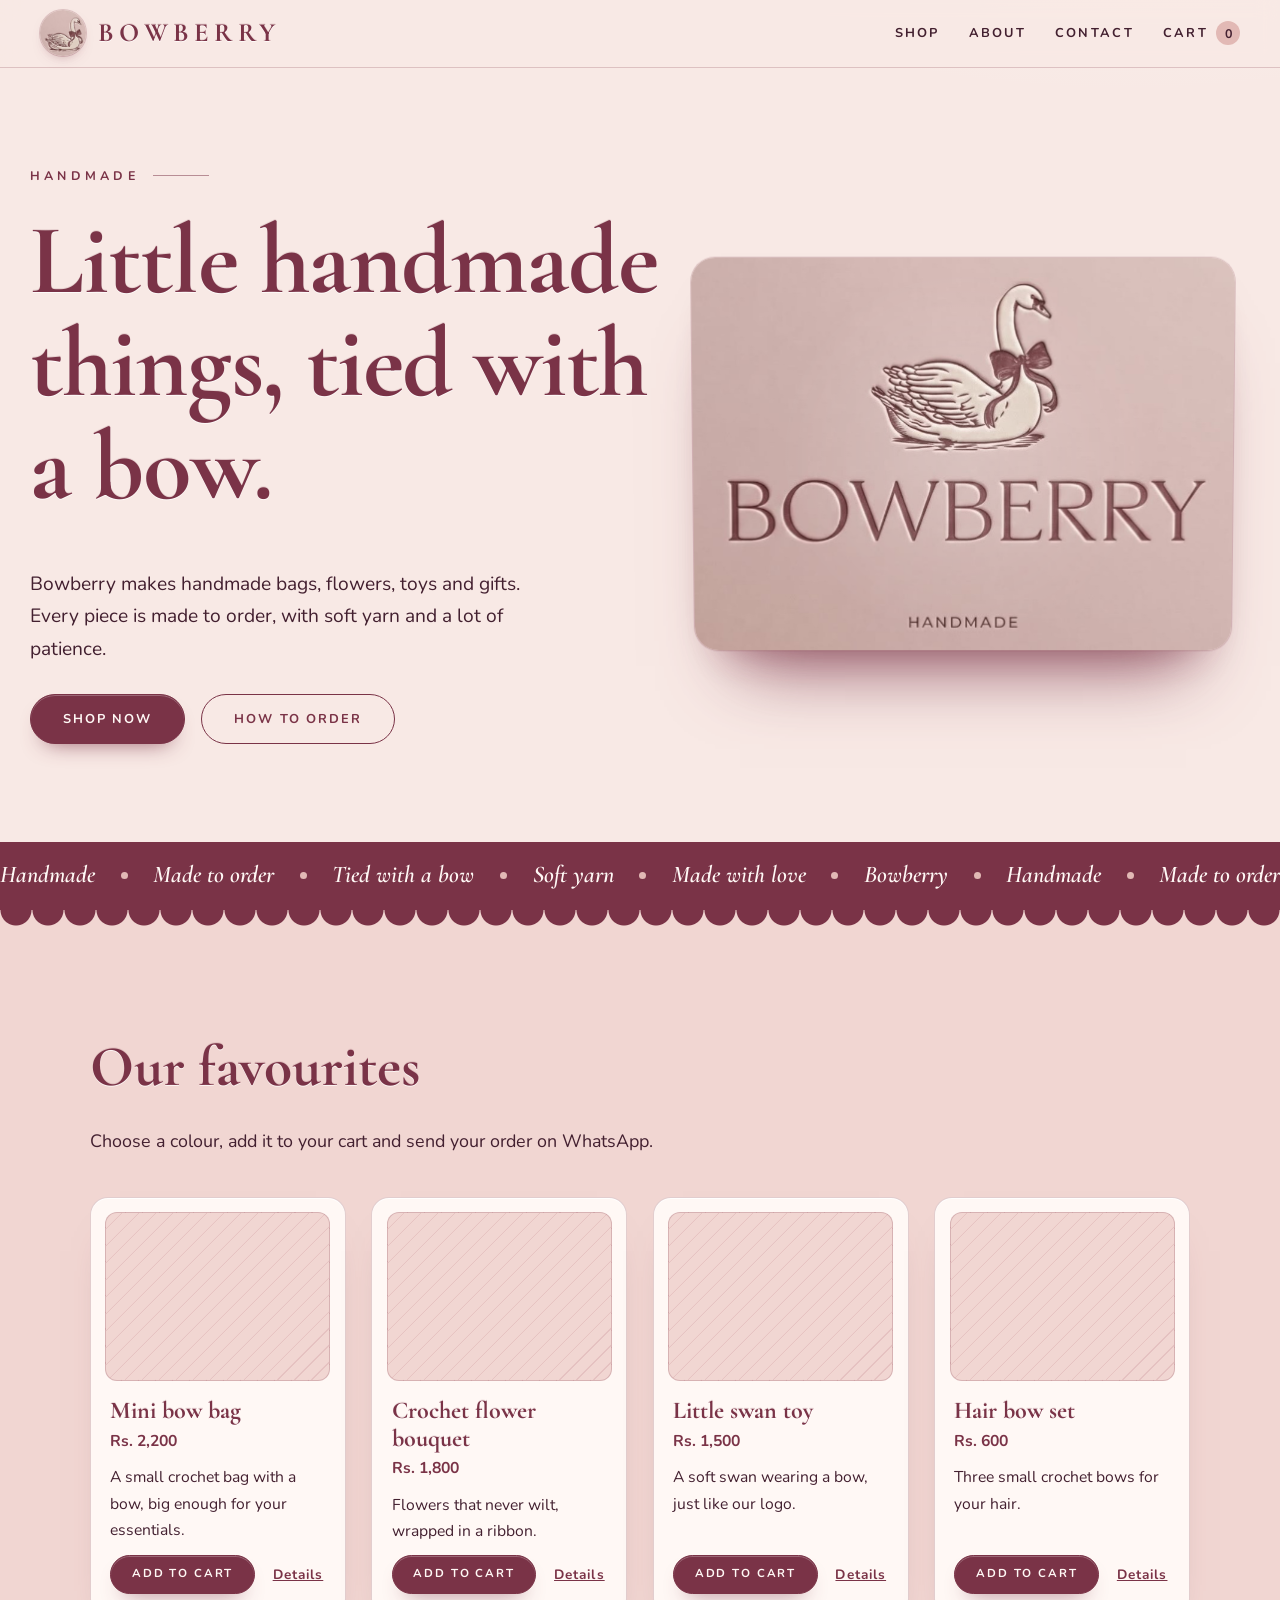
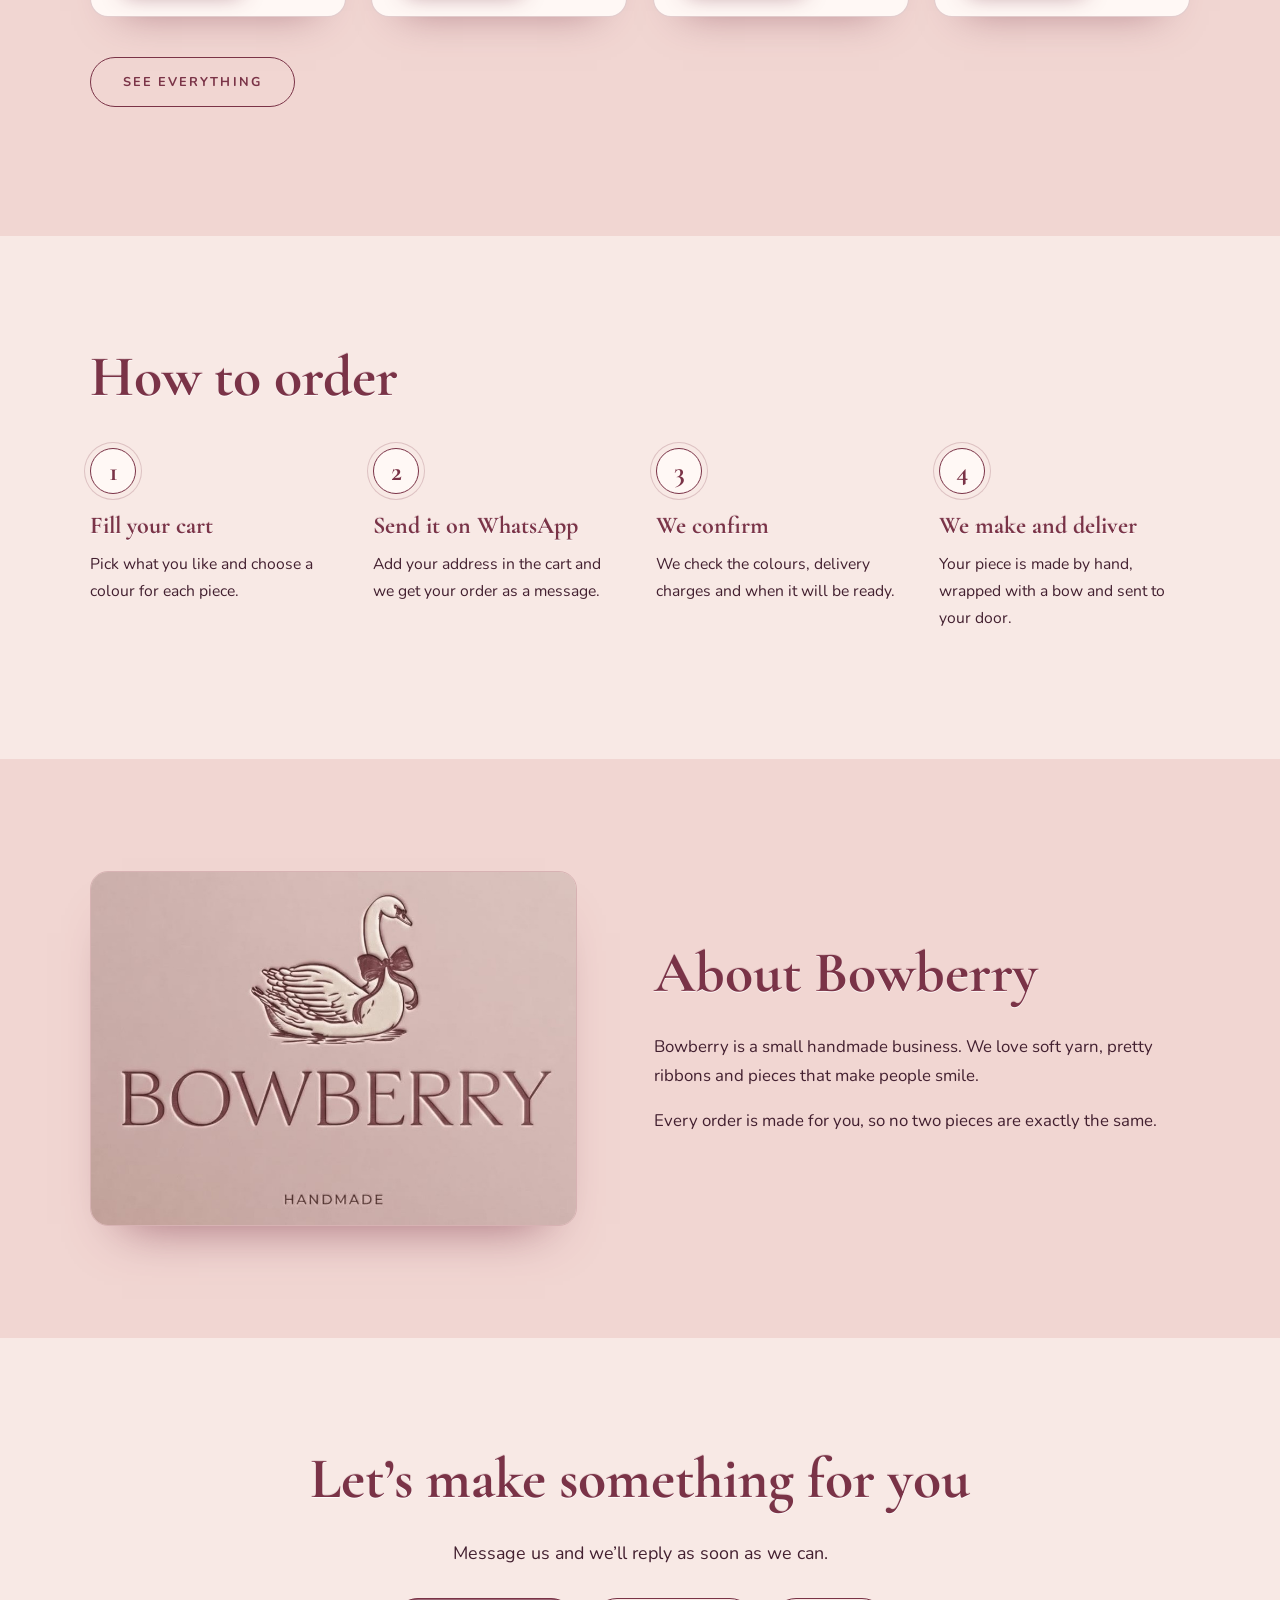
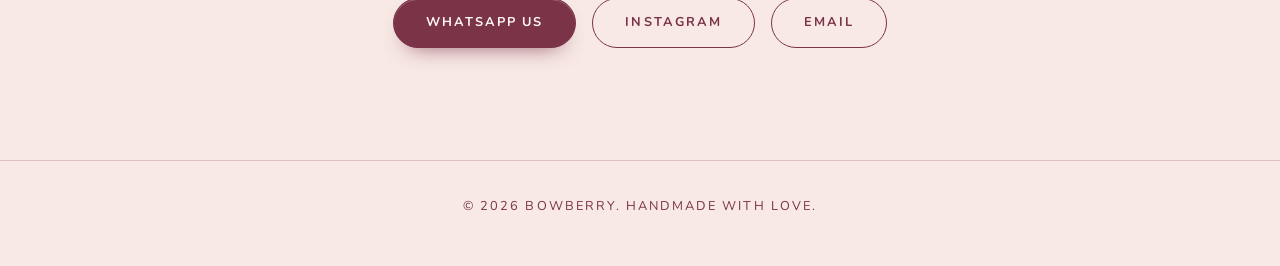
==== bowberry-website/index.html @ db397d71 "Initial Bowberry website" ====
<!DOCTYPE html>
<html lang="en">
<head>
  <meta charset="UTF-8">
  <meta name="viewport" content="width=device-width, initial-scale=1">
  <title>Bowberry | Handmade with a bow on top</title>
  <meta name="description" content="Bowberry makes handmade bags, flowers, toys and gifts, made to order and tied with a bow.">
  <meta property="og:title" content="Bowberry | Handmade with a bow on top">
  <meta property="og:description" content="Bowberry makes handmade bags, flowers, toys and gifts, made to order and tied with a bow.">
  <meta property="og:type" content="website">
  <meta name="theme-color" content="#F7DEDF">
  <link rel="icon" type="image/jpeg" href="assets/swan.jpg">
  <link rel="preconnect" href="https://fonts.googleapis.com">
  <link rel="preconnect" href="https://fonts.gstatic.com" crossorigin>
  <link href="https://fonts.googleapis.com/css2?family=Cormorant+Garamond:wght@600;700&family=Nunito:wght@400;700&display=swap" rel="stylesheet">
  <link rel="stylesheet" href="css/style.css">
</head>
<body>
  <header class="site-header" id="top">
    <a class="brand" href="index.html" aria-label="Bowberry home">
      <img class="brand-logo" src="assets/swan.jpg" alt="" width="46" height="46">
      <span class="brand-text">Bowberry</span>
    </a>
    <button class="nav-toggle" aria-expanded="false" aria-controls="nav">Menu</button>
    <nav id="nav" aria-label="Main">
      <a href="shop.html">Shop</a>
      <a href="index.html#about">About</a>
      <a href="index.html#contact">Contact</a>
      <a class="cart-link" href="cart.html">Cart <span class="cart-count" data-cart-count data-empty="true">0</span></a>
    </nav>
  </header>

  <main>
    <section class="hero">
      <div class="hero-text">
        <p class="eyebrow">Handmade</p>
        <h1>Little handmade things, tied with a bow.</h1>
        <p class="lead">Bowberry makes handmade bags, flowers, toys and gifts. Every piece is made to order, with soft yarn and a lot of patience.</p>
        <div class="actions">
          <a class="btn" href="shop.html">Shop now</a>
          <a class="btn btn-ghost" href="#order">How to order</a>
        </div>
      </div>
      <div class="hero-art">
        <div class="tilt" id="tilt">
          <img src="assets/logo.jpg" alt="Bowberry logo: a swan wearing a bow, with the word Bowberry and the word Handmade" width="901" height="655">
          <span class="glare" aria-hidden="true"></span>
        </div>
      </div>
    </section>

    <div class="marquee" aria-hidden="true"><div class="marquee-track"><div class="marquee-group"><span>Handmade</span><span>Made to order</span><span>Tied with a bow</span><span>Soft yarn</span><span>Made with love</span><span>Bowberry</span></div><div class="marquee-group"><span>Handmade</span><span>Made to order</span><span>Tied with a bow</span><span>Soft yarn</span><span>Made with love</span><span>Bowberry</span></div></div></div>

    <div class="scallop" aria-hidden="true"></div>

    <section class="band" id="favourites">
      <div class="wrap">
        <h2>Our favourites</h2>
        <p class="section-lead">Choose a colour, add it to your cart and send your order on WhatsApp.</p>
        <div class="grid" id="featured"></div>
        <p class="more"><a class="btn btn-ghost" href="shop.html">See everything</a></p>
      </div>
    </section>

    <section class="wrap" id="order">
      <h2>How to order</h2>
      <ol class="steps">
        <li><h3>Fill your cart</h3><p>Pick what you like and choose a colour for each piece.</p></li>
        <li><h3>Send it on WhatsApp</h3><p>Add your address in the cart and we get your order as a message.</p></li>
        <li><h3>We confirm</h3><p>We check the colours, delivery charges and when it will be ready.</p></li>
        <li><h3>We make and deliver</h3><p>Your piece is made by hand, wrapped with a bow and sent to your door.</p></li>
      </ol>
    </section>

    <section class="band" id="about">
      <div class="wrap about-grid">
        <img class="about-logo" src="assets/logo.jpg" alt="Bowberry logo: a swan wearing a bow, with the word Bowberry and the word Handmade" width="901" height="655">
        <div>
          <h2>About Bowberry</h2>
          <p>Bowberry is a small handmade business. We love soft yarn, pretty ribbons and pieces that make people smile.</p>
          <p>Every order is made for you, so no two pieces are exactly the same.</p>
        </div>
      </div>
    </section>

    <section class="wrap contact" id="contact">
      <h2>Let’s make something for you</h2>
      <p class="section-lead">Message us and we’ll reply as soon as we can.</p>
      <div class="actions center">
        <a class="btn" href="#contact" data-wa data-wa-text="Hi Bowberry! I have a question.">WhatsApp us</a>
        <a class="btn btn-ghost" href="#contact" data-ig>Instagram</a>
        <a class="btn btn-ghost" href="#contact" data-mail>Email</a>
      </div>
    </section>
  </main>
  <footer class="site-footer">
    <p>© <span id="year">2026</span> Bowberry. Handmade with love.</p>
  </footer>
  <div id="toast" class="toast" role="status" aria-live="polite"></div>

  <script src="js/config.js"></script>
  <script src="js/products.js"></script>
  <script src="js/cart.js"></script>
  <script src="js/common.js"></script>
  <script src="js/catalog.js"></script>
  <script src="js/home.js"></script>
  <script src="js/tilt.js"></script>
<script src="js/vendor/lenis.min.js"></script>
  <script src="js/smooth.js"></script>
</body>
</html>
---- bowberry-website/css/style.css ----
/* ============================================================
   BOWBERRY: dusty rose + embossed paper, taken from the logo
   ============================================================ */
:root {
  --paper:  #F8E9E5;  /* page */
  --paper-2:#F1D6D2;  /* section bands */
  --cream:  #FFF8F5;  /* cards, inputs */
  --rose:   #E2B9B5;
  --mauve:  #B9747F;  /* small accents */
  --berry:  #7A3347;  /* the logo's text colour: headings, buttons */
  --ink:    #432030;  /* body text */
  --line:   rgba(122, 51, 71, .22);
  --ease:   cubic-bezier(.2, .7, .2, 1);
  --emboss: 0 1px 0 rgba(255, 255, 255, .75), 0 -1px 0 rgba(122, 51, 71, .14); /* pressed-into-paper look */
  --font-head: "Cormorant Garamond", Georgia, "Times New Roman", serif;
  --font-body: "Nunito", system-ui, -apple-system, "Segoe UI", sans-serif;
}

/* ---------- Lenis smooth scroll (recommended CSS from the Lenis repo) ---------- */
html.lenis, html.lenis body { height: auto; }
.lenis:not(.lenis-autoToggle).lenis-stopped { overflow: clip; }
.lenis.lenis-smooth [data-lenis-prevent] { overscroll-behavior: contain; }
.lenis.lenis-smooth iframe { pointer-events: none; }
.lenis.lenis-autoToggle { transition-property: overflow; transition-duration: 1ms; transition-behavior: allow-discrete; }

*, *::before, *::after { box-sizing: border-box; }
html { scroll-padding-top: 84px; }
body {
  margin: 0; color: var(--ink); font-family: var(--font-body); font-size: 1.05rem; line-height: 1.7;
  background-color: var(--paper);
  background-image: radial-gradient(1100px 600px at 88% -8%, #FFF4F0 0%, rgba(255,244,240,0) 62%);
}
img { max-width: 100%; }
h1, h2, h3 { font-family: var(--font-head); color: var(--berry); line-height: 1.04; margin: 0 0 .5em; font-weight: 700; text-shadow: var(--emboss); }
h1 { font-size: clamp(3rem, 8vw, 6.2rem); letter-spacing: -.01em; }
h2 { font-size: clamp(2.2rem, 5vw, 3.6rem); }
h3 { font-size: 1.5rem; line-height: 1.15; }
p { margin: 0 0 1em; max-width: 60ch; }
a { color: var(--berry); }
:focus-visible { outline: 3px solid var(--berry); outline-offset: 3px; border-radius: 6px; }
.wrap { width: min(1100px, 100% - 2.5rem); margin-inline: auto; padding-block: clamp(4rem, 9vw, 7rem); }
.page-title { padding-bottom: 1rem; }

/* small spaced capitals, like "HANDMADE" in the logo */
.eyebrow { display: flex; align-items: center; gap: .9rem; margin: 0 0 1.4rem; font-size: .78rem; font-weight: 700; letter-spacing: .34em; text-transform: uppercase; color: var(--berry); }
.eyebrow::after { content: ""; width: 56px; height: 1px; background: var(--berry); opacity: .5; }

/* scroll progress line (made by js/smooth.js) */
.progress { position: fixed; top: 0; left: 0; right: 0; height: 3px; z-index: 50; pointer-events: none; background: var(--mauve); transform-origin: 0 50%; transform: scaleX(0); }

/* ---------- Header ---------- */
.site-header { position: sticky; top: 0; z-index: 20; display: flex; align-items: center; justify-content: space-between; gap: 1rem; padding: .65rem clamp(1rem, 4vw, 2.5rem); background: rgba(248, 233, 229, .86); backdrop-filter: blur(10px); border-bottom: 1px solid var(--line); }
.brand { display: flex; align-items: center; gap: .75rem; text-decoration: none; }
.brand-logo { width: 46px; height: 46px; border-radius: 50%; object-fit: cover; display: block; box-shadow: 0 0 0 1px var(--line), 0 6px 14px -8px rgba(122, 51, 71, .6); }
.brand-text { font-family: var(--font-head); font-weight: 700; font-size: 1.65rem; letter-spacing: .2em; text-transform: uppercase; color: var(--berry); text-shadow: var(--emboss); }
nav { display: flex; align-items: center; gap: 1.8rem; }
nav a { text-decoration: none; font-size: .8rem; font-weight: 700; letter-spacing: .18em; text-transform: uppercase; color: var(--ink); }
nav a:hover { color: var(--berry); text-decoration: underline; text-decoration-color: var(--mauve); text-underline-offset: 8px; text-decoration-thickness: 2px; }
nav a[aria-current="page"] { color: var(--berry); text-decoration: underline; text-decoration-color: var(--mauve); text-underline-offset: 8px; text-decoration-thickness: 2px; }
.cart-link { display: inline-flex; align-items: center; gap: .5rem; }
.cart-count { min-width: 1.5rem; height: 1.5rem; padding: 0 .4rem; display: inline-grid; place-items: center; font-size: .78rem; letter-spacing: 0; font-weight: 700; color: var(--cream); background: var(--berry); border-radius: 999px; }
.cart-count[data-empty="true"] { background: var(--rose); color: var(--ink); }
.nav-toggle { display: none; font: inherit; font-size: .8rem; font-weight: 700; letter-spacing: .16em; text-transform: uppercase; color: var(--berry); background: transparent; border: 1px solid var(--berry); border-radius: 999px; padding: .5rem 1.1rem; cursor: pointer; }

/* ---------- Buttons ---------- */
.btn { display: inline-block; text-decoration: none; cursor: pointer; font-family: var(--font-body); font-weight: 700; font-size: .8rem; line-height: 1; letter-spacing: .16em; text-transform: uppercase; color: var(--cream); background: var(--berry); padding: 1.1rem 2rem; border-radius: 999px; border: 1px solid var(--berry); box-shadow: inset 0 1px 0 rgba(255, 255, 255, .25), 0 12px 22px -14px rgba(122, 51, 71, .85); transition: transform .3s var(--ease), box-shadow .3s var(--ease), background .3s, color .3s; }
.btn:hover { transform: translateY(-2px); box-shadow: inset 0 1px 0 rgba(255, 255, 255, .25), 0 16px 26px -14px rgba(122, 51, 71, .9); }
.btn:active { transform: translateY(0); }
.btn-ghost { background: transparent; color: var(--berry); box-shadow: none; }
.btn-ghost:hover { background: var(--berry); color: var(--cream); box-shadow: 0 14px 24px -16px rgba(122, 51, 71, .9); }
.btn-small { padding: .8rem 1.3rem; font-size: .72rem; }
.btn[disabled] { opacity: .6; cursor: not-allowed; transform: none; }
.actions { display: flex; flex-wrap: wrap; gap: 1rem; margin-top: 1.8rem; }
.actions.center { justify-content: center; }
.link-btn { font: inherit; font-weight: 700; color: var(--berry); background: none; border: 0; padding: 0; text-decoration: underline; text-underline-offset: 4px; cursor: pointer; }

/* ---------- Hero ---------- */
.hero { display: grid; grid-template-columns: 1.1fr 1fr; align-items: center; gap: 1rem; width: min(1220px, 100% - 2.5rem); margin-inline: auto; min-height: min(86svh, 800px); padding-block: clamp(2rem, 5vw, 4rem); }
.lead { font-size: 1.2rem; max-width: 44ch; }
/* The logo card: tilts toward the pointer (js/tilt.js) and floats gently */
.hero-art { perspective: 1100px; display: grid; place-items: center; padding: 1rem; }
.tilt { position: relative; width: min(100%, 540px); border-radius: 24px; transform-style: preserve-3d; transform: rotateX(var(--rx, 0deg)) rotateY(var(--ry, 0deg)); animation: float 7s ease-in-out infinite; box-shadow: 0 0 0 1px var(--line), 0 60px 70px -44px rgba(122, 51, 71, .75), 0 26px 40px -30px rgba(122, 51, 71, .5); will-change: transform; }
.tilt img { display: block; width: 100%; height: auto; border-radius: inherit; }
.glare { position: absolute; inset: 0; border-radius: inherit; pointer-events: none; background: radial-gradient(circle at var(--gx, 28%) var(--gy, 18%), rgba(255, 255, 255, .42), rgba(255, 255, 255, 0) 55%); mix-blend-mode: soft-light; }
@keyframes float { 0%, 100% { translate: 0 0; } 50% { translate: 0 -12px; } }

/* ---------- Ribbon strip that slides by ---------- */
.marquee { overflow: hidden; background: var(--berry); color: var(--cream); padding: .85rem 0; }
.marquee-track { display: flex; width: max-content; animation: slide 36s linear infinite; }
.marquee-group { display: flex; flex-shrink: 0; }
.marquee span { display: inline-flex; align-items: center; gap: 1.6rem; padding-right: 1.6rem; font-family: var(--font-head); font-style: italic; font-weight: 600; font-size: 1.5rem; white-space: nowrap; }
.marquee span::after { content: ""; width: 7px; height: 7px; border-radius: 50%; background: var(--rose); }
@keyframes slide { to { transform: translateX(-50%); } }

/* ---------- Scalloped edge ---------- */
.scallop { height: 16px; background: radial-gradient(circle at 16px 0, var(--berry) 15px, transparent 16px) 0 0 / 32px 16px repeat-x, var(--paper-2); }

/* ---------- Bands, grids, cards ---------- */
.band { background: var(--paper-2); }
.section-lead { font-size: 1.12rem; }
.grid { display: grid; grid-template-columns: repeat(auto-fit, minmax(240px, 1fr)); gap: 1.6rem; margin-top: 2.5rem; }
.item { display: flex; flex-direction: column; background: var(--cream); padding: .9rem .9rem 1.4rem; border: 1px solid var(--line); border-radius: 18px; box-shadow: inset 0 1px 0 #fff, 0 24px 40px -30px rgba(122, 51, 71, .55); }
.item h3 { margin-bottom: .2rem; }
.item h3 a { text-decoration: none; }
.item p { font-size: .98rem; margin-bottom: .6rem; }
.item h3, .item p, .item .card-actions { padding-inline: .3rem; }
.price { font-weight: 700; color: var(--berry); font-size: 1.1rem; }
.card-actions { margin-top: auto; display: flex; align-items: center; gap: 1.1rem; flex-wrap: wrap; }
.card-actions .link { font-weight: 700; font-size: .85rem; letter-spacing: .08em; }
.thumb-link { display: block; text-decoration: none; }
.thumb { aspect-ratio: 4 / 3; border-radius: 12px; margin-bottom: 1rem; border: 1px solid var(--line); background-color: var(--paper-2); background-image: var(--img), repeating-linear-gradient(135deg, transparent 0 11px, rgba(185, 116, 127, .22) 11px 12px); background-size: cover, auto; background-position: center; }
.more { margin-top: 2.5rem; }

/* ---------- Shop filters ---------- */
.filters { display: flex; flex-wrap: wrap; gap: .6rem; margin-top: 1.5rem; }
.filter { font: inherit; font-size: .78rem; font-weight: 700; letter-spacing: .14em; text-transform: uppercase; color: var(--berry); background: transparent; border: 1px solid var(--berry); border-radius: 999px; padding: .6rem 1.2rem; cursor: pointer; transition: background .25s, color .25s; }
.filter:hover { background: rgba(122, 51, 71, .08); }
.filter[aria-pressed="true"] { background: var(--berry); color: var(--cream); }

/* ---------- Steps ---------- */
.steps { list-style: none; counter-reset: step; padding: 0; margin: 2.5rem 0 0; display: grid; grid-template-columns: repeat(auto-fit, minmax(220px, 1fr)); gap: 2rem; }
.steps li { counter-increment: step; position: relative; padding-top: 4rem; }
.steps li::before { content: counter(step); position: absolute; top: 0; left: 0; width: 2.9rem; height: 2.9rem; display: grid; place-items: center; font-family: var(--font-head); font-size: 1.7rem; font-weight: 700; color: var(--berry); background: var(--cream); border: 1px solid var(--berry); border-radius: 50%; box-shadow: 0 0 0 5px var(--paper), 0 0 0 6px var(--line); }
.steps p { font-size: .98rem; }

/* ---------- About / Contact ---------- */
.about-grid { display: grid; grid-template-columns: 1fr 1.1fr; gap: clamp(2rem, 6vw, 5rem); align-items: center; }
.about-logo { width: 100%; height: auto; display: block; border-radius: 18px; border: 1px solid var(--line); box-shadow: 0 30px 50px -32px rgba(122, 51, 71, .7); }
.contact { text-align: center; }
.contact p { margin-inline: auto; }

/* ---------- Product page ---------- */
.product { display: grid; grid-template-columns: 1fr 1fr; gap: clamp(2rem, 6vw, 4rem); align-items: start; }
.product .thumb { aspect-ratio: 1 / 1; margin: 0; border-radius: 18px; box-shadow: 0 30px 50px -34px rgba(122, 51, 71, .7); }
.product h1 { font-size: clamp(2.6rem, 6vw, 4.2rem); }
.crumbs { font-size: .8rem; font-weight: 700; letter-spacing: .14em; text-transform: uppercase; margin-bottom: 1.2rem; }
fieldset { border: 0; padding: 0; margin: 1.4rem 0; }
legend { font-weight: 700; margin-bottom: .6rem; padding: 0; }
.chips { display: flex; flex-wrap: wrap; gap: .6rem; }
.chip { position: relative; }
.chip input { position: absolute; opacity: 0; inset: 0; cursor: pointer; }
.chip span { display: inline-block; padding: .5rem 1.2rem; border: 1px solid var(--berry); border-radius: 999px; color: var(--berry); background: transparent; font-weight: 700; transition: background .25s, color .25s; }
.chip input:checked + span { background: var(--berry); color: var(--cream); }
.chip input:focus-visible + span { outline: 3px solid var(--berry); outline-offset: 3px; }

.stepper { display: inline-flex; align-items: center; border: 1px solid var(--berry); border-radius: 999px; background: var(--cream); }
.stepper button { width: 2.5rem; height: 2.5rem; font: inherit; font-size: 1.3rem; line-height: 1; color: var(--berry); background: none; border: 0; border-radius: 50%; cursor: pointer; }
.stepper output { min-width: 2.2rem; text-align: center; font-weight: 700; }

/* ---------- Cart page ---------- */
.cart-layout { display: grid; grid-template-columns: 1.3fr 1fr; gap: 2.5rem; align-items: start; margin-top: 1.5rem; }
.cart-line { display: grid; grid-template-columns: 84px 1fr auto; gap: .5rem 1rem; align-items: center; padding: 1.1rem 0; border-bottom: 1px solid var(--line); }
.cart-line .thumb { aspect-ratio: 1 / 1; margin: 0; border-radius: 12px; }
.cart-line h3 { font-size: 1.35rem; margin: 0; }
.cart-line h3 a { text-decoration: none; }
.cart-line p { margin: 0; font-size: .95rem; }
.line-end { text-align: right; display: grid; gap: .4rem; justify-items: end; }
.summary { background: var(--cream); border: 1px solid var(--line); border-radius: 18px; padding: 1.6rem; box-shadow: inset 0 1px 0 #fff, 0 30px 50px -34px rgba(122, 51, 71, .6); }
.summary h2 { font-size: 2rem; }
.summary .total { display: flex; justify-content: space-between; font-size: 1.25rem; font-weight: 700; color: var(--berry); margin-bottom: .3rem; }
.small-note { font-size: .92rem; }
.optional { font-weight: 400; font-size: .9em; opacity: .75; }
.form-row { display: grid; gap: .3rem; margin-bottom: 1rem; }
label, .label { font-weight: 700; }
input[type="text"], input[type="tel"], textarea { width: 100%; font: inherit; color: var(--ink); background: var(--paper); border: 1px solid var(--line); border-radius: 12px; padding: .7rem .9rem; }
input[type="text"]:focus, input[type="tel"]:focus, textarea:focus { outline: 3px solid var(--berry); outline-offset: 2px; border-color: var(--berry); }
textarea { min-height: 84px; resize: vertical; }
.radio-row { display: flex; flex-wrap: wrap; gap: 1rem; }
.radio-row label { font-weight: 400; display: inline-flex; gap: .4rem; align-items: center; }
.status { margin-top: 1rem; font-weight: 700; color: var(--berry); }
.empty { text-align: center; padding: 3rem 0; }
.empty p { margin-inline: auto; }
[hidden] { display: none !important; }
.hp { position: absolute; left: -9999px; width: 1px; height: 1px; overflow: hidden; }
#thanks h1:focus { outline: none; }

/* ---------- Toast ---------- */
.toast { position: fixed; left: 50%; bottom: 1.5rem; z-index: 40; transform: translate(-50%, 160%); display: flex; gap: 1rem; align-items: center; background: var(--berry); color: var(--cream); padding: .9rem 1.4rem; border-radius: 999px; box-shadow: 0 16px 30px -12px rgba(122, 51, 71, .8); max-width: calc(100% - 2rem); visibility: hidden; opacity: 0; pointer-events: none; transition: transform .4s var(--ease), opacity .3s, visibility .4s; }
.toast.show { transform: translate(-50%, 0); visibility: visible; opacity: 1; pointer-events: auto; }
.toast a { color: var(--cream); font-weight: 700; white-space: nowrap; }

.site-footer { text-align: center; padding: 2.2rem 1rem 3rem; border-top: 1px solid var(--line); color: var(--berry); font-size: .8rem; letter-spacing: .16em; text-transform: uppercase; }
.site-footer p { margin: 0 auto; max-width: none; }

/* ---------- Reveal on scroll (classes added by js/smooth.js) ---------- */
.reveal { opacity: 0; transform: translateY(28px); transition: opacity .9s var(--ease), transform .9s var(--ease); transition-delay: var(--d, 0ms); }
.reveal.in { opacity: 1; transform: none; }

/* ---------- Mobile ---------- */
@media (max-width: 820px) {
  .hero, .about-grid, .product, .cart-layout { grid-template-columns: 1fr; }
  .hero { gap: 0; min-height: 0; }
  .nav-toggle { display: inline-block; }
  nav { display: none; position: absolute; top: 100%; left: 0; right: 0; flex-direction: column; align-items: flex-start; gap: 1.2rem; padding: 1.4rem clamp(1rem, 4vw, 2.5rem) 1.7rem; background: var(--paper); border-bottom: 1px solid var(--line); }
  nav.open { display: flex; }
  .brand-text { font-size: 1.35rem; letter-spacing: .16em; }
}
@media (prefers-reduced-motion: reduce) {
  .btn, .toast, .filter, .chip span { transition: none; }
  .marquee-track, .tilt { animation: none; }
  .reveal { opacity: 1; transform: none; transition: none; }
}
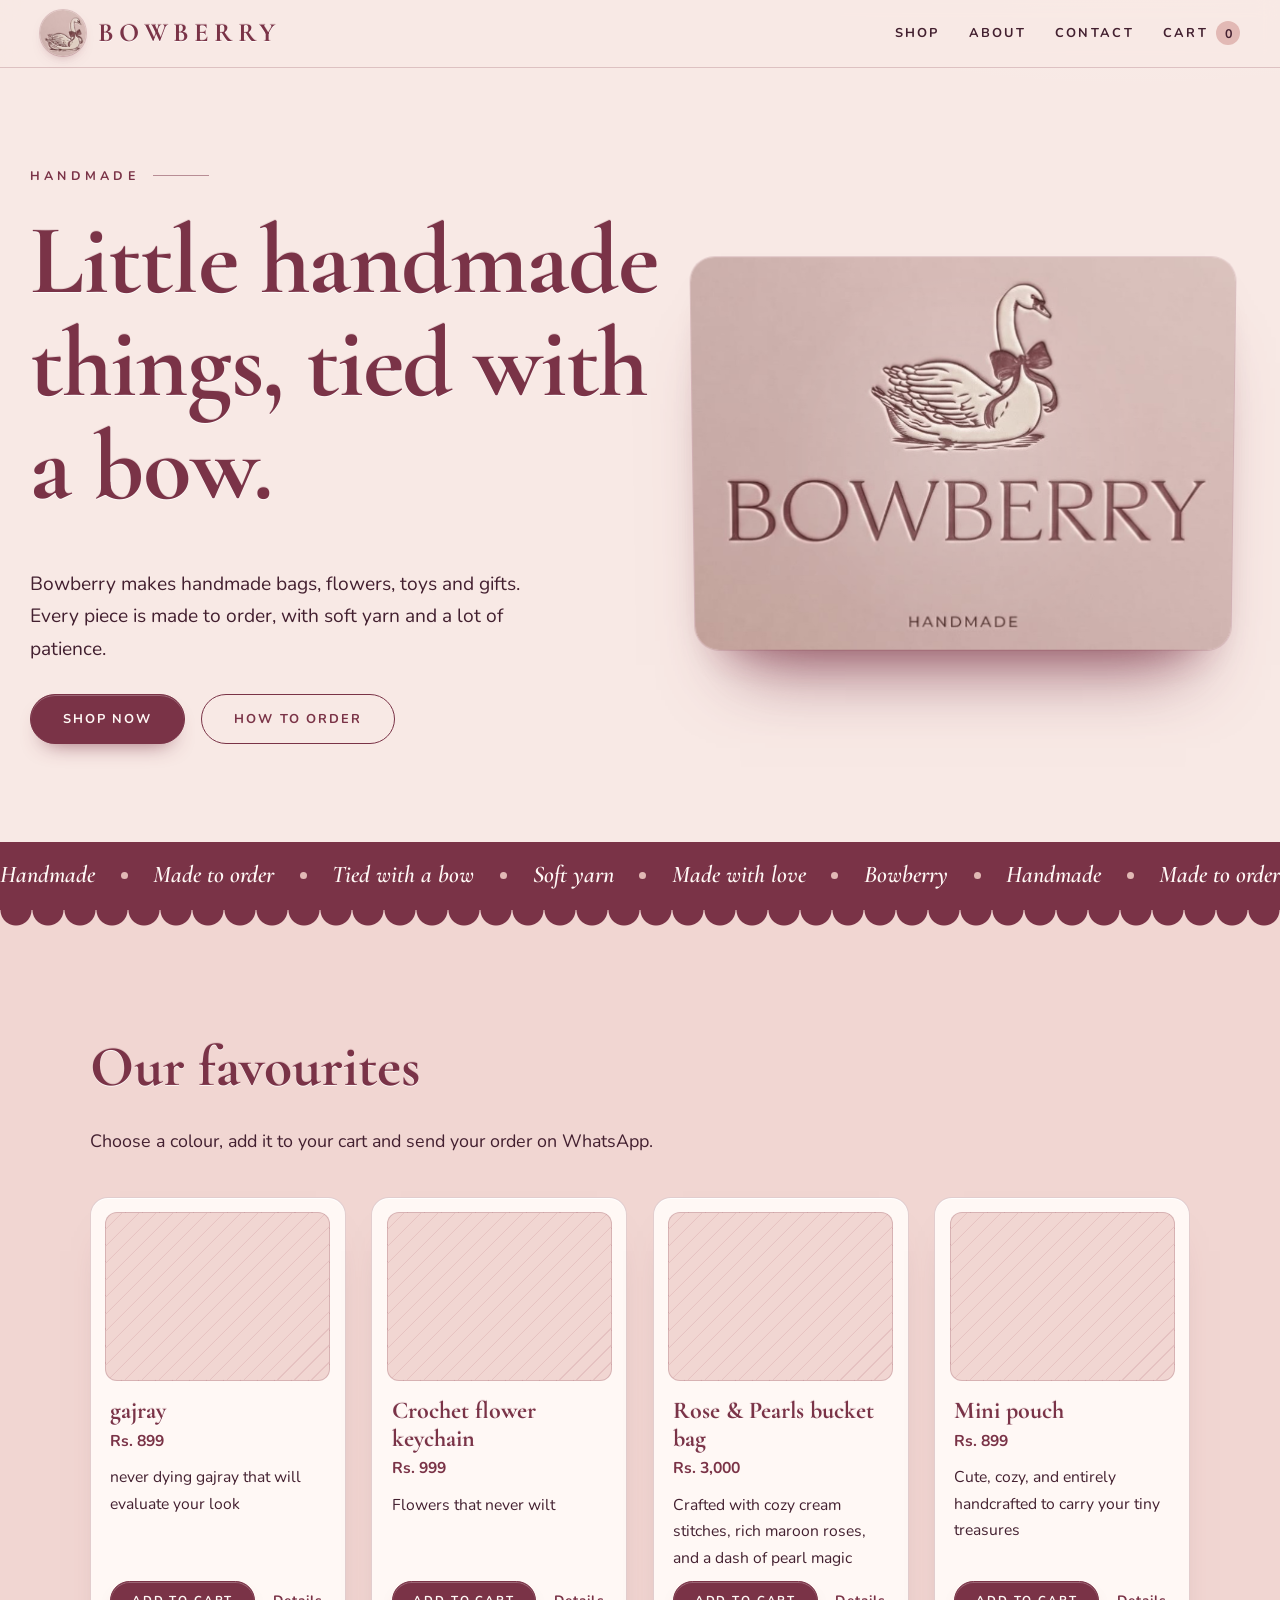
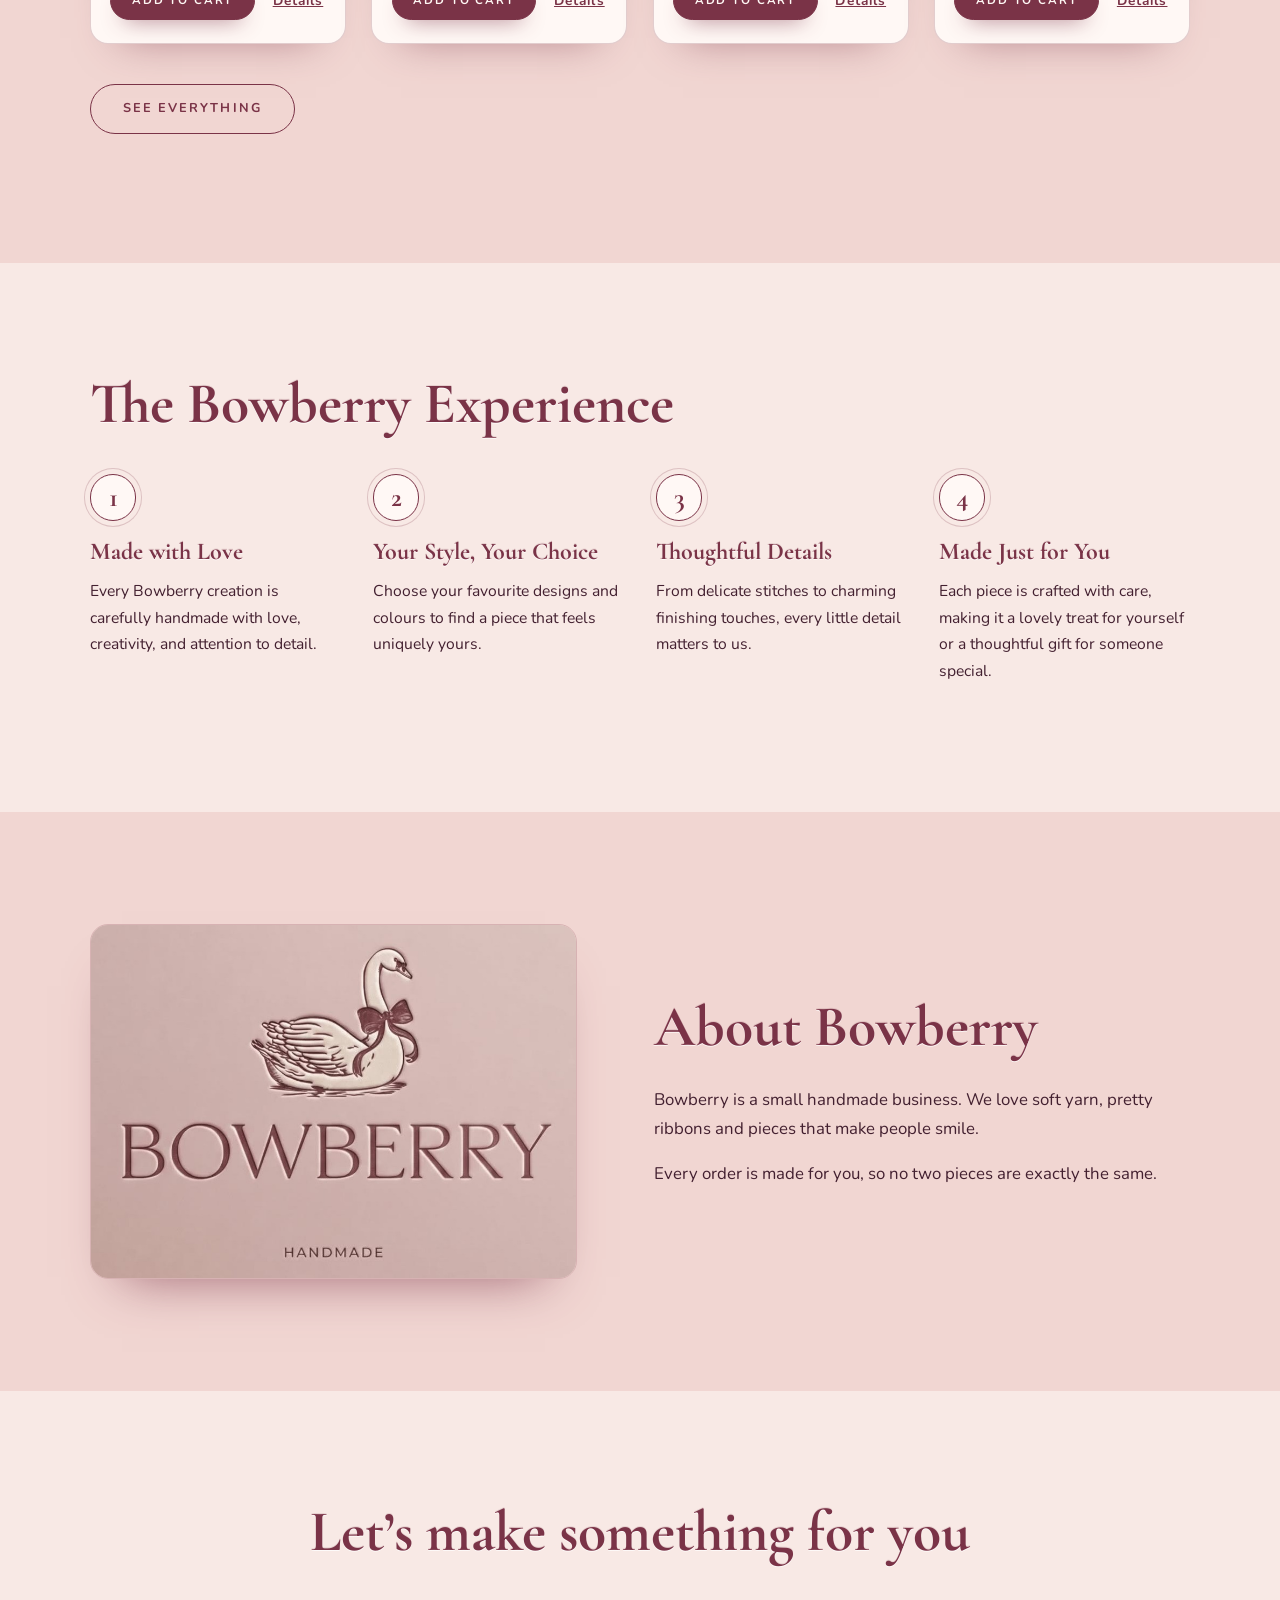
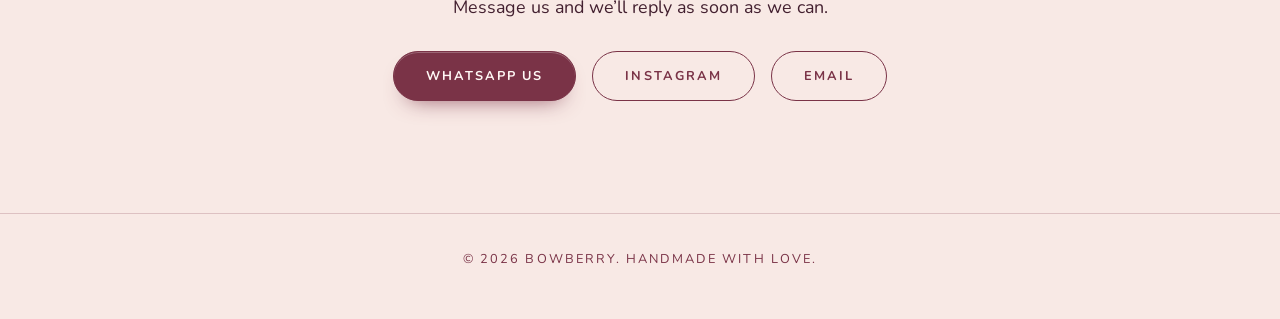
==== commit 99a8f51d: "Update index.html" ====
--- a/bowberry-website/index.html
+++ b/bowberry-website/index.html
@@ -62,15 +62,29 @@
       </div>
     </section>
 
-    <section class="wrap" id="order">
-      <h2>How to order</h2>
-      <ol class="steps">
-        <li><h3>Fill your cart</h3><p>Pick what you like and choose a colour for each piece.</p></li>
-        <li><h3>Send it on WhatsApp</h3><p>Add your address in the cart and we get your order as a message.</p></li>
-        <li><h3>We confirm</h3><p>We check the colours, delivery charges and when it will be ready.</p></li>
-        <li><h3>We make and deliver</h3><p>Your piece is made by hand, wrapped with a bow and sent to your door.</p></li>
-      </ol>
-    </section>
+<section class="wrap" id="order">
+  <h2>The Bowberry Experience</h2>
+  <ol class="steps">
+    <li>
+      <h3>Made with Love</h3>
+      <p>Every Bowberry creation is carefully handmade with love, creativity, and attention to detail.</p>
+    </li>
+    <li>
+      <h3>Your Style, Your Choice</h3>
+      <p>Choose your favourite designs and colours to find a piece that feels uniquely yours.</p>
+    </li>
+    <li>
+      <h3>Thoughtful Details</h3>
+      <p>From delicate stitches to charming finishing touches, every little detail matters to us.</p>
+    </li>
+    <li>
+      <h3>Made Just for You</h3>
+      <p>Each piece is crafted with care, making it a lovely treat for yourself or a thoughtful gift for someone special.</p>
+    </li>
+  </ol>
+</section>
+
+
 
     <section class="band" id="about">
       <div class="wrap about-grid">
